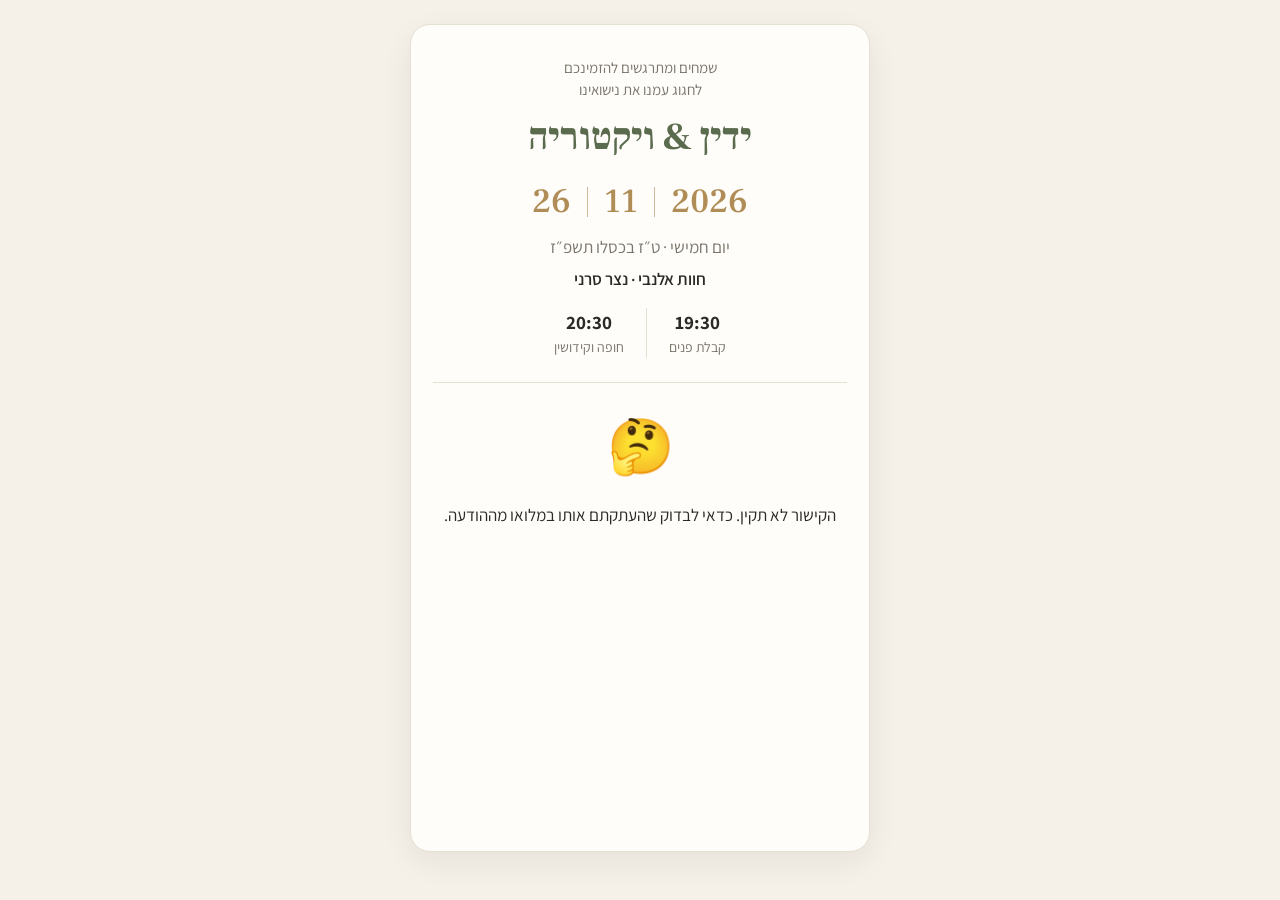
==== index.html @ af58cb0a "Fix emoji in WhatsApp message and shrink preview image for WhatsApp Co-Authored-By: Claude Opus 5.5 " ====
<!doctype html>
<html lang="he" dir="rtl">
<head>
<meta charset="utf-8">
<meta name="viewport" content="width=device-width, initial-scale=1">
<title>החתונה של ידין וויקטוריה</title>
<!-- התצוגה המקדימה שוואטסאפ מציג מעל הקישור -->
<meta property="og:title" content="ידין & ויקטוריה מתחתנים 💍">
<meta property="og:description" content="26.11.2026 · חוות אלנבי, נצר סרני · לחצו לאישור הגעה">
<!-- כתובת מלאה (לא יחסית!) לתמונה. נוצרה מ-tools/og-card.html -->
<meta property="og:image" content="https://zoeykulp.github.io/wedding-rsvp/invite.jpg">
<meta property="og:image:type" content="image/jpeg">
<meta property="og:image:width" content="1200">
<meta property="og:image:height" content="630">
<link rel="preconnect" href="https://fonts.googleapis.com">
<link rel="preconnect" href="https://fonts.gstatic.com" crossorigin>
<link href="https://fonts.googleapis.com/css2?family=Frank+Ruhl+Libre:wght@500;700&family=Assistant:wght@400;600;700&display=swap" rel="stylesheet">
<style>
  :root {
    --bg: #f5f0e8;
    --card: #fffdf9;
    --ink: #2b2a27;
    --muted: #7a756c;
    --line: #e6dfd3;
    --accent: #5b6b4e;
    --accent-ink: #ffffff;
    --accent-soft: #e9ede3;
    --gold: #b08d57;
    --danger: #a14a3b;
  }
  * { box-sizing: border-box; }
  body {
    margin: 0;
    min-height: 100vh;
    background: var(--bg);
    color: var(--ink);
    font: 17px/1.5 'Assistant', system-ui, sans-serif;
    display: flex;
    justify-content: center;
    padding: 24px 16px 48px;
  }
  main {
    width: 100%;
    max-width: 460px;
    background: var(--card);
    border: 1px solid var(--line);
    border-radius: 20px;
    padding: 32px 22px;
    box-shadow: 0 10px 30px rgba(60, 50, 30, .07);
  }
  [hidden] { display: none !important; }

  .invite-img { display: block; width: 100%; border-radius: 12px; margin-bottom: 22px; }
  .hero { text-align: center; padding-bottom: 24px; margin-bottom: 22px; border-bottom: 1px solid var(--line); }
  .eyebrow { margin: 0; color: var(--muted); font-size: 15px; line-height: 1.45; }
  h1 { font-family: 'Frank Ruhl Libre', serif; font-size: 38px; line-height: 1.2; margin: 14px 0 16px; font-weight: 700; color: var(--accent); }
  .date {
    direction: ltr; display: flex; justify-content: center; align-items: center; gap: 16px;
    font-family: 'Frank Ruhl Libre', serif; font-size: 34px; font-weight: 500; color: var(--gold);
    margin-bottom: 8px;
  }
  .date i { width: 1px; height: 30px; background: var(--gold); opacity: .6; }
  .meta { margin: 2px 0; color: var(--muted); }
  .venue { color: var(--ink); font-weight: 600; margin-top: 6px; }
  .times { display: flex; justify-content: center; margin-top: 16px; }
  .times div { display: flex; flex-direction: column; padding: 0 22px; }
  .times div + div { border-right: 1px solid var(--line); }
  .times b { font-size: 19px; }
  .times span { color: var(--muted); font-size: 14px; }
  .greet { font-size: 19px; text-align: center; margin: 0 0 18px; }
  .note { background: var(--accent-soft); border-radius: 10px; padding: 8px 12px; font-size: 15px; text-align: center; margin: -6px 0 18px; }

  .choices { display: grid; gap: 10px; margin-bottom: 22px; }
  .choice {
    font: inherit; font-weight: 600; font-size: 18px;
    padding: 14px; border-radius: 14px; cursor: pointer;
    background: var(--card); color: var(--ink); border: 1.5px solid var(--line);
    transition: border-color .15s, background .15s;
  }
  .choice:hover { border-color: var(--accent); }
  .choice[aria-checked="true"] { background: var(--accent); color: var(--accent-ink); border-color: var(--accent); }

  .field { margin-bottom: 20px; }
  .label { display: block; font-weight: 600; margin-bottom: 8px; }
  .hint { color: var(--muted); font-size: 15px; margin: -4px 0 10px; }
  .row { display: flex; align-items: center; justify-content: space-between; padding: 8px 0; }
  .row + .row { border-top: 1px dashed var(--line); }

  .stepper { display: inline-flex; align-items: center; gap: 4px; }
  .stepper button {
    width: 40px; height: 40px; border-radius: 50%;
    border: 1.5px solid var(--line); background: var(--card); color: var(--ink);
    font-size: 22px; line-height: 1; cursor: pointer;
  }
  .stepper button:disabled { opacity: .35; cursor: default; }
  .stepper output { min-width: 36px; text-align: center; font-size: 20px; font-weight: 700; }

  .check { display: flex; gap: 10px; align-items: center; cursor: pointer; font-weight: 600; }
  .check input { width: 20px; height: 20px; accent-color: var(--accent); }
  textarea {
    width: 100%; font: inherit; padding: 10px 12px; margin-top: 10px;
    border: 1.5px solid var(--line); border-radius: 12px; background: #fff; color: var(--ink);
    resize: vertical; min-height: 70px;
  }
  textarea:focus { outline: none; border-color: var(--accent); }

  .primary {
    width: 100%; font: inherit; font-weight: 700; font-size: 19px;
    padding: 15px; border: 0; border-radius: 14px; cursor: pointer;
    background: var(--accent); color: var(--accent-ink);
  }
  .primary:disabled { opacity: .45; cursor: default; }
  .secondary {
    display: block; width: 100%; text-align: center; text-decoration: none;
    font: inherit; font-weight: 600; padding: 13px; margin-top: 10px;
    border-radius: 14px; border: 1.5px solid var(--line); background: var(--card); color: var(--ink); cursor: pointer;
  }
  .error-msg { color: var(--danger); text-align: center; font-weight: 600; }

  .center { text-align: center; }
  .big-emoji { font-size: 54px; margin: 8px 0; }
  .spinner {
    width: 36px; height: 36px; margin: 40px auto; border-radius: 50%;
    border: 3px solid var(--line); border-top-color: var(--accent);
    animation: spin .8s linear infinite;
  }
  @keyframes spin { to { transform: rotate(360deg); } }
</style>
</head>
<body>
<main>
  <img id="invite-img" class="invite-img" alt="ההזמנה לחתונה" hidden>
  <header class="hero">
    <p class="eyebrow">שמחים ומתרגשים להזמינכם<br>לחגוג עמנו את נישואינו</p>
    <h1 id="couple"></h1>
    <div class="date" id="date"></div>
    <p class="meta" id="date-line"></p>
    <p class="meta venue" id="venue"></p>
    <div class="times" id="times" hidden>
      <div><b id="t-reception"></b><span>קבלת פנים</span></div>
      <div><b id="t-chuppah"></b><span>חופה וקידושין</span></div>
    </div>
  </header>

  <section id="loading" class="center">
    <div class="spinner" aria-label="טוען"></div>
    <p style="color:var(--muted);margin-top:-20px">טוענים את ההזמנה שלכם... 💌<br><small>זה יכול לקחת כמה שניות</small></p>
  </section>

  <section id="error" class="center" hidden>
    <div class="big-emoji">🤔</div>
    <p id="error-text">הקישור לא תקין. כדאי לבדוק שהעתקתם אותו במלואו מההודעה.</p>
  </section>

  <section id="form-view" hidden>
    <p class="greet"><span id="greet-hi">היי!</span> נשמח לדעת אם תגיעו 🤍</p>
    <p class="note" id="prev-note" hidden>כבר אישרתם. אפשר לעדכן את התשובה כאן.</p>

    <div class="choices" role="radiogroup" aria-label="האם תגיעו?">
      <button type="button" class="choice" role="radio" aria-checked="false" data-status="מגיע">כן, נגיע 🎉</button>
      <button type="button" class="choice" role="radio" aria-checked="false" data-status="לא מגיע">לא נוכל להגיע</button>
      <button type="button" class="choice" role="radio" aria-checked="false" data-status="אולי">עוד לא בטוחים</button>
    </div>

    <div id="coming" hidden>
      <div class="field row">
        <span class="label" style="margin:0">כמה תהיו?</span>
        <div class="stepper" data-key="count"></div>
      </div>

      <div class="field">
        <span class="label">העדפות אוכל</span>
        <p class="hint">כמה מכם צריכים מנה מיוחדת? (אם אף אחד, אפשר לדלג)</p>
        <div class="row"><span>צמחוני</span><div class="stepper" data-key="veg"></div></div>
        <div class="row"><span>טבעוני</span><div class="stepper" data-key="vegan"></div></div>
        <div class="row"><span>ללא גלוטן</span><div class="stepper" data-key="gf"></div></div>
      </div>

      <div class="field">
        <label class="check"><input type="checkbox" id="has-allergy"> יש אלרגיה למזון</label>
        <textarea id="allergy" hidden maxlength="300" placeholder="לאיזה מזון? (למשל: אגוזים, שומשום, דגים)"></textarea>
      </div>
    </div>

    <div class="field" id="notes-field" hidden>
      <label class="label" for="notes">רוצים להוסיף משהו? (לא חובה)</label>
      <textarea id="notes" maxlength="500"></textarea>
    </div>

    <p class="error-msg" id="form-error" hidden></p>
    <button type="button" class="primary" id="submit" disabled>שליחה</button>
  </section>

  <section id="done" class="center" hidden>
    <div class="big-emoji" id="done-emoji"></div>
    <h2 id="done-title" style="font-family:'Frank Ruhl Libre',serif;margin:0 0 8px"></h2>
    <p id="done-text" style="color:var(--muted)"></p>
    <a class="secondary" id="waze" target="_blank" rel="noopener" hidden>ניווט עם Waze 🚗</a>
    <button type="button" class="secondary" id="edit">עדכון התשובה</button>
  </section>
</main>

<script>
  // ===================== הגדרות — לערוך כאן =====================
  const CONFIG = {
    // כתובת ה-Web App של Apps Script (נגמרת ב-/exec). כשהשדה ריק, הדף עובד במצב הדגמה.
    API_URL: 'https://script.google.com/macros/s/AKfycby4lBLsoiZYVjXAd-NYE6aGGlSZyExb31CJywgy9NwZ0n9NhZSjGgX4Q7G__cmL5rdeHQ/exec',
    COUPLE: 'ידין & ויקטוריה',
    DATE_PARTS: ['26', '11', '2026'],
    DATE_LINE: 'יום חמישי · ט״ז בכסלו תשפ״ז',
    VENUE_TEXT: 'חוות אלנבי · נצר סרני',
    RECEPTION_TIME: '19:30', // אם השדות ריקים, שורת השעות לא מוצגת
    CHUPPAH_TIME: '20:30',
    INVITE_IMAGE: '',   // אופציונלי: תמונת ההזמנה המעוצבת, למשל 'invite.jpg'
    WAZE_URL: 'https://waze.com/ul?navigate=yes&q=' + encodeURIComponent('חוות אלנבי נצר סרני'),
  };
  // ================================================================

  const $ = s => document.querySelector(s);
  const id = new URLSearchParams(location.search).get('id');
  const demo = !CONFIG.API_URL || id === 'demo';
  const state = { status: '', count: 1, veg: 0, vegan: 0, gf: 0, max: 2 };

  $('#couple').textContent = CONFIG.COUPLE;
  $('#date').innerHTML = CONFIG.DATE_PARTS.map(p => `<span>${p}</span>`).join('<i></i>');
  $('#date-line').textContent = CONFIG.DATE_LINE;
  $('#venue').textContent = CONFIG.VENUE_TEXT;
  if (CONFIG.RECEPTION_TIME || CONFIG.CHUPPAH_TIME) {
    $('#t-reception').textContent = CONFIG.RECEPTION_TIME;
    $('#t-chuppah').textContent = CONFIG.CHUPPAH_TIME;
    $('#times').hidden = false;
  }
  if (CONFIG.INVITE_IMAGE) {
    $('#invite-img').src = CONFIG.INVITE_IMAGE;
    $('#invite-img').hidden = false;
  }

  function show(name) {
    for (const s of ['loading', 'error', 'form-view', 'done']) $('#' + s).hidden = s !== name;
  }

  async function loadGuest() {
    if (demo) return { ok: true, name: 'אורח לדוגמה', max: 4, response: null };
    const res = await fetch(`${CONFIG.API_URL}?id=${encodeURIComponent(id)}`);
    return res.json();
  }

  async function saveResponse(payload) {
    if (demo) {
      console.log('demo submit', payload);
      await new Promise(r => setTimeout(r, 500));
      return { ok: true };
    }
    // Apps Script עונה ל-POST בהפניה (redirect), וחלק מהדפדפנים בטלפון חוסמים את קריאת
    // התשובה למרות שהשמירה הצליחה. לכן no-cors: לא קוראים את התשובה, ורק שגיאת רשת
    // אמיתית (למשל אין אינטרנט) נחשבת כישלון. הבדיקות עצמן נעשות בשרת.
    // keepalive: הבקשה ממשיכה גם אם האורח סוגר את הדף מיד אחרי השליחה.
    await fetch(CONFIG.API_URL, {
      method: 'POST',
      mode: 'no-cors',
      headers: { 'Content-Type': 'text/plain;charset=utf-8' },
      body: JSON.stringify(payload),
      keepalive: true,
    });
    return { ok: true };
  }

  // ---------- steppers ----------
  document.querySelectorAll('.stepper').forEach(el => {
    el.innerHTML = '<button type="button" data-d="1" aria-label="הוספה">+</button><output></output><button type="button" data-d="-1" aria-label="הפחתה">−</button>';
    el.addEventListener('click', e => {
      const d = Number(e.target.dataset.d);
      if (!d) return;
      state[el.dataset.key] += d;
      render();
    });
  });

  function render() {
    // count קודם, כי שאר המונים מוגבלים לפיו
    document.querySelectorAll('.stepper').forEach(el => {
      const k = el.dataset.key;
      const min = k === 'count' ? 1 : 0;
      const max = k === 'count' ? state.max : state.count;
      state[k] = Math.min(Math.max(state[k], min), max);
      el.querySelector('output').textContent = state[k];
      el.querySelector('[data-d="-1"]').disabled = state[k] <= min;
      el.querySelector('[data-d="1"]').disabled = state[k] >= max;
    });
    document.querySelectorAll('.choice').forEach(b =>
      b.setAttribute('aria-checked', String(b.dataset.status === state.status)));
    $('#coming').hidden = state.status !== 'מגיע';
    $('#notes-field').hidden = !state.status;
    $('#allergy').hidden = !$('#has-allergy').checked;
    $('#submit').disabled = !state.status;
  }

  // האורח כבר התחיל למלא, אז לא דורסים לו את הטופס בתשובה קודמת שהגיעה באיחור
  let touched = false;
  document.querySelectorAll('.choice').forEach(b =>
    b.addEventListener('click', () => { touched = true; state.status = b.dataset.status; render(); }));
  $('#has-allergy').addEventListener('change', render);

  function formError(msg) {
    $('#form-error').textContent = msg;
    $('#form-error').hidden = !msg;
  }

  $('#submit').addEventListener('click', async () => {
    const coming = state.status === 'מגיע';
    const hasAllergy = coming && $('#has-allergy').checked;
    const allergy = $('#allergy').value.trim();
    if (hasAllergy && !allergy) return formError('נשמח לדעת לאיזה מזון יש אלרגיה');
    formError('');

    // השרת איטי, אז מראים תודה מיד ושומרים ברקע. אם השמירה נכשלת, חוזרים לטופס.
    showDone();
    try {
      const res = await saveResponse({
        id,
        status: state.status,
        count: coming ? state.count : 0,
        veg: coming ? state.veg : 0,
        vegan: coming ? state.vegan : 0,
        gf: coming ? state.gf : 0,
        allergy: hasAllergy ? allergy : '',
        notes: $('#notes').value.trim(),
      });
      if (!res.ok) throw new Error(res.error);
    } catch (err) {
      console.error(err);
      formError('אופס, התשובה לא נשמרה. נסו לשלוח שוב 🙏');
      show('form-view');
    }
  });

  function showDone() {
    const texts = {
      'מגיע': ['🥂', 'איזה כיף!', 'מחכים לראות אתכם ב-26.11'],
      'לא מגיע': ['🤍', 'תודה שעדכנתם', 'נתגעגע! תודה שהודעתם לנו'],
      'אולי': ['🙏', 'תודה!', 'כשתדעו, אפשר לחזור לאותו קישור ולעדכן'],
    }[state.status];
    [$('#done-emoji').textContent, $('#done-title').textContent, $('#done-text').textContent] = texts;
    $('#waze').hidden = !(state.status === 'מגיע' && CONFIG.WAZE_URL);
    $('#waze').href = CONFIG.WAZE_URL;
    show('done');
  }

  $('#edit').addEventListener('click', () => { $('#prev-note').hidden = true; show('form-view'); });

  // ---------- init ----------
  // הטופס מוצג מיד, ופרטי האורח נטענים ברקע (השרת יכול לקחת כמה שניות)
  (async () => {
    if (!id && !demo) return show('error');
    render();
    show('form-view');
    try {
      const g = await loadGuest();
      if (!g.ok) return show('error');
      const hi = $('#greet-hi');
      hi.textContent = 'היי ';
      hi.appendChild(document.createElement('strong')).textContent = g.name;
      hi.append(',');
      state.max = Number(g.max) || 2;
      const r = g.response;
      if (r && !touched) {
        Object.assign(state, {
          status: r.status,
          count: Number(r.count) || 1,
          veg: Number(r.veg) || 0,
          vegan: Number(r.vegan) || 0,
          gf: Number(r.gf) || 0,
        });
        $('#has-allergy').checked = !!r.allergy;
        $('#allergy').value = r.allergy || '';
        $('#notes').value = r.notes || '';
        $('#prev-note').hidden = false;
      }
      render();
    } catch (err) {
      // לא חוסמים את האורח: אפשר עדיין לשלוח, והשרת יבדוק את המזהה
      console.error(err);
    }
  })();
</script>
</body>
</html>
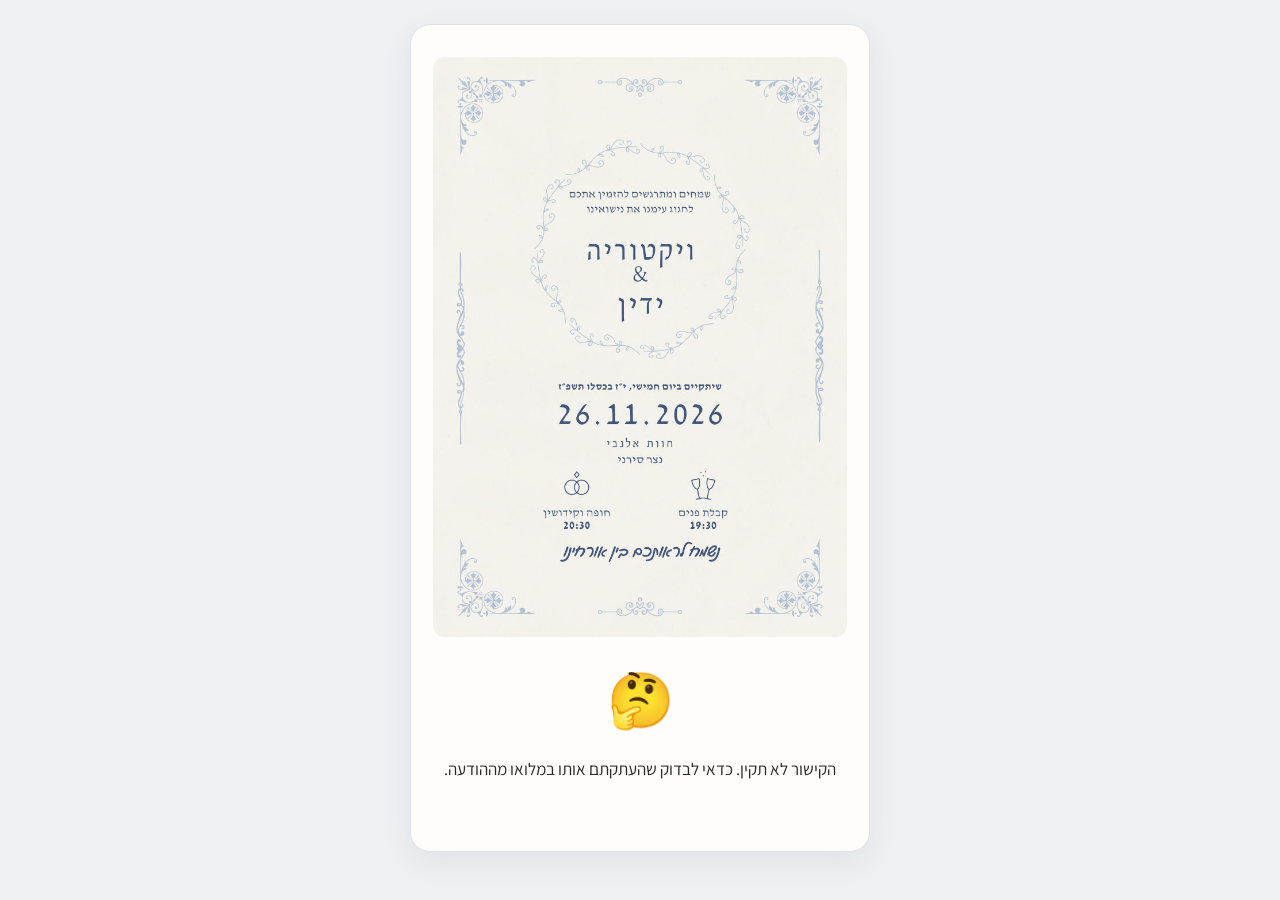
==== commit b36717e1: "Use final invitation design: page image, WhatsApp preview, blue palette, date fix Co-Authored-By: Cl" ====
--- a/index.html
+++ b/index.html
@@ -6,7 +6,7 @@
 <title>החתונה של ידין וויקטוריה</title>
 <!-- התצוגה המקדימה שוואטסאפ מציג מעל הקישור -->
 <meta property="og:title" content="ידין & ויקטוריה מתחתנים 💍">
-<meta property="og:description" content="26.11.2026 · חוות אלנבי, נצר סרני · לחצו לאישור הגעה">
+<meta property="og:description" content="26.11.2026 · חוות אלנבי, נצר סירני · לחצו לאישור הגעה">
 <!-- כתובת מלאה (לא יחסית!) לתמונה. נוצרה מ-tools/og-card.html -->
 <meta property="og:image" content="https://zoeykulp.github.io/wedding-rsvp/invite.jpg">
 <meta property="og:image:type" content="image/jpeg">
@@ -17,15 +17,15 @@
 <link href="https://fonts.googleapis.com/css2?family=Frank+Ruhl+Libre:wght@500;700&family=Assistant:wght@400;600;700&display=swap" rel="stylesheet">
 <style>
   :root {
-    --bg: #f5f0e8;
+    --bg: #eef0f3;
     --card: #fffdf9;
     --ink: #2b2a27;
     --muted: #7a756c;
-    --line: #e6dfd3;
-    --accent: #5b6b4e;
+    --line: #dde2ea;
+    --accent: #42567b;
     --accent-ink: #ffffff;
-    --accent-soft: #e9ede3;
-    --gold: #b08d57;
+    --accent-soft: #e6ebf3;
+    --gold: #8a9cbd;
     --danger: #a14a3b;
   }
   * { box-sizing: border-box; }
@@ -116,6 +116,11 @@
     border-radius: 14px; border: 1.5px solid var(--line); background: var(--card); color: var(--ink); cursor: pointer;
   }
   .error-msg { color: var(--danger); text-align: center; font-weight: 600; }
+
+  .gift { margin: 22px 0 6px; padding-top: 18px; border-top: 1px solid var(--line); }
+  .gift-title { margin: 0 0 12px; font-weight: 600; }
+  .gift-btn { display: block; text-decoration: none; text-align: center; background: var(--gold); }
+  .bit-copy { font-size: 18px; margin-top: 0; }
 
   .center { text-align: center; }
   .big-emoji { font-size: 54px; margin: 8px 0; }
@@ -196,6 +201,16 @@
     <h2 id="done-title" style="font-family:'Frank Ruhl Libre',serif;margin:0 0 8px"></h2>
     <p id="done-text" style="color:var(--muted)"></p>
     <a class="secondary" id="waze" target="_blank" rel="noopener" hidden>ניווט עם Waze 🚗</a>
+
+    <div class="gift" id="gift" hidden>
+      <p class="gift-title" id="gift-title"></p>
+      <a class="primary gift-btn" id="gift-paybox" target="_blank" rel="noopener" hidden>למתנה ב־PayBox 🎁</a>
+      <div id="gift-bit" hidden>
+        <p class="hint" style="margin:0 0 8px">אפשר להעביר בביט למספר</p>
+        <button type="button" class="secondary bit-copy" id="bit-copy"></button>
+      </div>
+    </div>
+
     <button type="button" class="secondary" id="edit">עדכון התשובה</button>
   </section>
 </main>
@@ -207,11 +222,11 @@
     API_URL: 'https://script.google.com/macros/s/AKfycby4lBLsoiZYVjXAd-NYE6aGGlSZyExb31CJywgy9NwZ0n9NhZSjGgX4Q7G__cmL5rdeHQ/exec',
     COUPLE: 'ידין & ויקטוריה',
     DATE_PARTS: ['26', '11', '2026'],
-    DATE_LINE: 'יום חמישי · ט״ז בכסלו תשפ״ז',
-    VENUE_TEXT: 'חוות אלנבי · נצר סרני',
+    DATE_LINE: 'יום חמישי · י״ז בכסלו תשפ״ז',
+    VENUE_TEXT: 'חוות אלנבי · נצר סירני',
     RECEPTION_TIME: '19:30', // אם השדות ריקים, שורת השעות לא מוצגת
     CHUPPAH_TIME: '20:30',
-    INVITE_IMAGE: '',   // אופציונלי: תמונת ההזמנה המעוצבת, למשל 'invite.jpg'
+    INVITE_IMAGE: 'invitation.jpg', // ההזמנה המעוצבת. כשיש תמונה, היא מחליפה את הכותרת הטקסטואלית
     WAZE_URL: 'https://waze.com/ul?navigate=yes&q=' + encodeURIComponent('חוות אלנבי נצר סרני'),
   };
   // ================================================================
@@ -233,6 +248,7 @@
   if (CONFIG.INVITE_IMAGE) {
     $('#invite-img').src = CONFIG.INVITE_IMAGE;
     $('#invite-img').hidden = false;
+    document.querySelector('.hero').hidden = true;
   }
 
   function show(name) {
@@ -240,7 +256,7 @@
   }
 
   async function loadGuest() {
-    if (demo) return { ok: true, name: 'אורח לדוגמה', max: 4, response: null };
+    if (demo) return { ok: true, name: 'אורח לדוגמה', max: 4, response: null, gift: { paybox: 'https://example.com', bit: '050-1234567' } };
     const res = await fetch(`${CONFIG.API_URL}?id=${encodeURIComponent(id)}`);
     return res.json();
   }
@@ -343,8 +359,43 @@
     [$('#done-emoji').textContent, $('#done-title').textContent, $('#done-text').textContent] = texts;
     $('#waze').hidden = !(state.status === 'מגיע' && CONFIG.WAZE_URL);
     $('#waze').href = CONFIG.WAZE_URL;
+    renderGift();
     show('done');
   }
+
+  // פרטי המתנה מגיעים מהשרת יחד עם פרטי האורח, ולא כתובים באתר (הוא ציבורי)
+  let gift = null;
+  function renderGift() {
+    const visible = gift && (state.status === 'מגיע' || state.status === 'לא מגיע');
+    $('#gift').hidden = !visible;
+    if (!visible) return;
+    $('#gift-title').textContent = state.status === 'מגיע'
+      ? 'רוצים לשלוח מתנה מראש? 🎁'
+      : 'רוצים לשלוח מתנה לזוג? 🎁';
+    const paybox = /^https:\/\//.test(gift.paybox || '') ? gift.paybox : '';
+    $('#gift-paybox').hidden = !paybox;
+    $('#gift-paybox').href = paybox || '#';
+    $('#gift-bit').hidden = !gift.bit;
+    const btn = $('#bit-copy');
+    btn.textContent = '';
+    if (gift.bit) {
+      const num = btn.appendChild(document.createElement('bdi'));
+      num.dir = 'ltr';
+      num.textContent = gift.bit;
+      btn.append(' · העתקה 📋');
+    }
+  }
+
+  $('#bit-copy').addEventListener('click', async () => {
+    const btn = $('#bit-copy');
+    try {
+      await navigator.clipboard.writeText(gift.bit.replace(/\D/g, ''));
+      btn.textContent = 'המספר הועתק ✓';
+    } catch (_) {
+      btn.textContent = gift.bit; // אם ההעתקה נחסמה, לפחות שהמספר יהיה גלוי
+    }
+    setTimeout(renderGift, 2000);
+  });
 
   $('#edit').addEventListener('click', () => { $('#prev-note').hidden = true; show('form-view'); });
 
@@ -362,6 +413,8 @@
       hi.appendChild(document.createElement('strong')).textContent = g.name;
       hi.append(',');
       state.max = Number(g.max) || 2;
+      gift = g.gift || null;
+      renderGift(); // למקרה שהאורח כבר שלח לפני שהפרטים הגיעו
       const r = g.response;
       if (r && !touched) {
         Object.assign(state, {
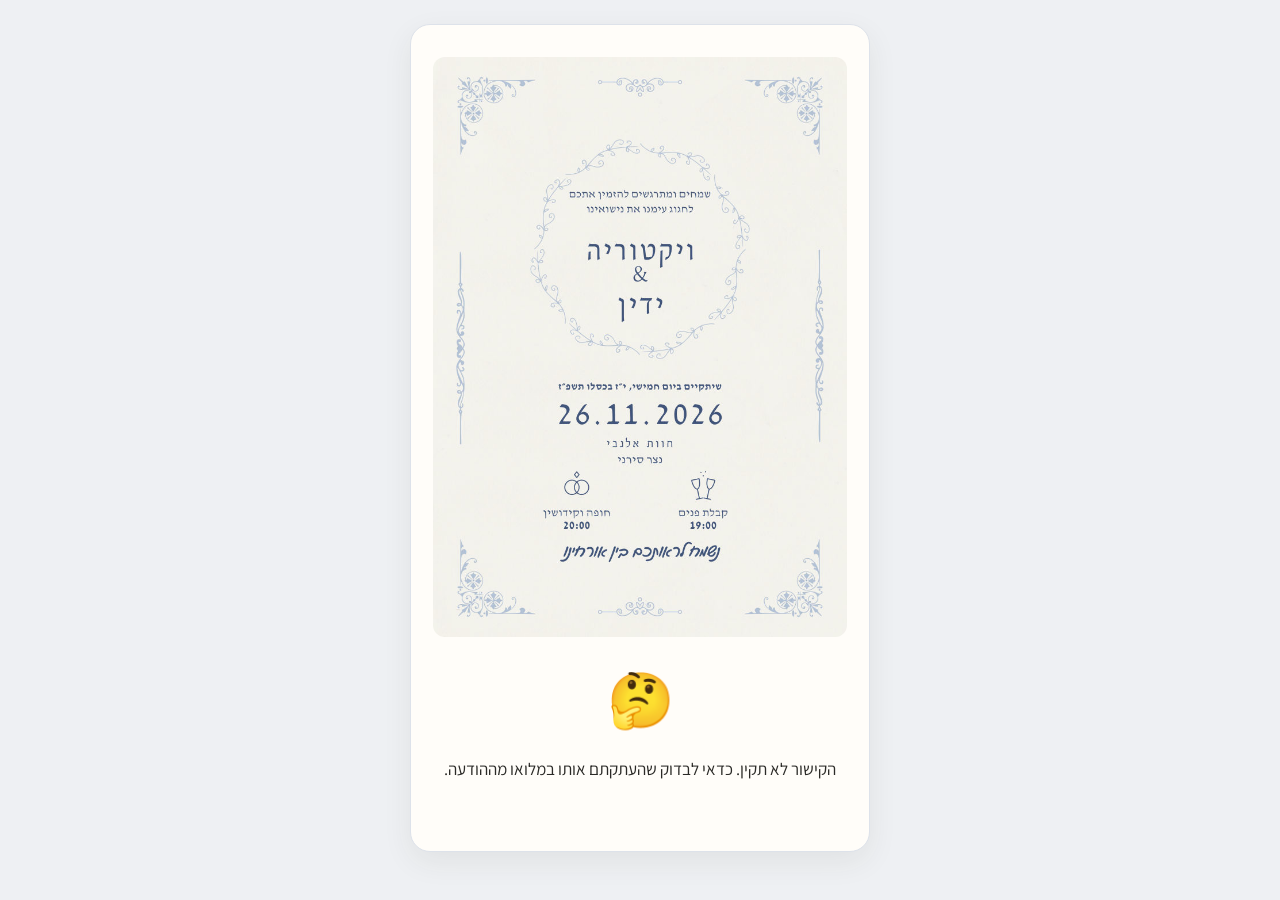
==== commit 02777597: "Gift only in the wedding-day reminder: remove gift button from the site The server no longer sends g" ====
--- a/index.html
+++ b/index.html
@@ -3,11 +3,10 @@
 <head>
 <meta charset="utf-8">
 <meta name="viewport" content="width=device-width, initial-scale=1">
-<title>החתונה של ידין וויקטוריה</title>
-<!-- התצוגה המקדימה שוואטסאפ מציג מעל הקישור -->
-<meta property="og:title" content="ידין & ויקטוריה מתחתנים 💍">
+<title>החתונה של ויקטוריה וידין</title>
+<!-- התצוגה המקדימה שוואטסאפ מציג מעל הקישור. התמונה חייבת כתובת מלאה ולהיות קטנה מ-300KB -->
+<meta property="og:title" content="ויקטוריה &amp; ידין מתחתנים 💍">
 <meta property="og:description" content="26.11.2026 · חוות אלנבי, נצר סירני · לחצו לאישור הגעה">
-<!-- כתובת מלאה (לא יחסית!) לתמונה. נוצרה מ-tools/og-card.html -->
 <meta property="og:image" content="https://zoeykulp.github.io/wedding-rsvp/invite.jpg">
 <meta property="og:image:type" content="image/jpeg">
 <meta property="og:image:width" content="1200">
@@ -15,137 +14,11 @@
 <link rel="preconnect" href="https://fonts.googleapis.com">
 <link rel="preconnect" href="https://fonts.gstatic.com" crossorigin>
 <link href="https://fonts.googleapis.com/css2?family=Frank+Ruhl+Libre:wght@500;700&family=Assistant:wght@400;600;700&display=swap" rel="stylesheet">
-<style>
-  :root {
-    --bg: #eef0f3;
-    --card: #fffdf9;
-    --ink: #2b2a27;
-    --muted: #7a756c;
-    --line: #dde2ea;
-    --accent: #42567b;
-    --accent-ink: #ffffff;
-    --accent-soft: #e6ebf3;
-    --gold: #8a9cbd;
-    --danger: #a14a3b;
-  }
-  * { box-sizing: border-box; }
-  body {
-    margin: 0;
-    min-height: 100vh;
-    background: var(--bg);
-    color: var(--ink);
-    font: 17px/1.5 'Assistant', system-ui, sans-serif;
-    display: flex;
-    justify-content: center;
-    padding: 24px 16px 48px;
-  }
-  main {
-    width: 100%;
-    max-width: 460px;
-    background: var(--card);
-    border: 1px solid var(--line);
-    border-radius: 20px;
-    padding: 32px 22px;
-    box-shadow: 0 10px 30px rgba(60, 50, 30, .07);
-  }
-  [hidden] { display: none !important; }
-
-  .invite-img { display: block; width: 100%; border-radius: 12px; margin-bottom: 22px; }
-  .hero { text-align: center; padding-bottom: 24px; margin-bottom: 22px; border-bottom: 1px solid var(--line); }
-  .eyebrow { margin: 0; color: var(--muted); font-size: 15px; line-height: 1.45; }
-  h1 { font-family: 'Frank Ruhl Libre', serif; font-size: 38px; line-height: 1.2; margin: 14px 0 16px; font-weight: 700; color: var(--accent); }
-  .date {
-    direction: ltr; display: flex; justify-content: center; align-items: center; gap: 16px;
-    font-family: 'Frank Ruhl Libre', serif; font-size: 34px; font-weight: 500; color: var(--gold);
-    margin-bottom: 8px;
-  }
-  .date i { width: 1px; height: 30px; background: var(--gold); opacity: .6; }
-  .meta { margin: 2px 0; color: var(--muted); }
-  .venue { color: var(--ink); font-weight: 600; margin-top: 6px; }
-  .times { display: flex; justify-content: center; margin-top: 16px; }
-  .times div { display: flex; flex-direction: column; padding: 0 22px; }
-  .times div + div { border-right: 1px solid var(--line); }
-  .times b { font-size: 19px; }
-  .times span { color: var(--muted); font-size: 14px; }
-  .greet { font-size: 19px; text-align: center; margin: 0 0 18px; }
-  .note { background: var(--accent-soft); border-radius: 10px; padding: 8px 12px; font-size: 15px; text-align: center; margin: -6px 0 18px; }
-
-  .choices { display: grid; gap: 10px; margin-bottom: 22px; }
-  .choice {
-    font: inherit; font-weight: 600; font-size: 18px;
-    padding: 14px; border-radius: 14px; cursor: pointer;
-    background: var(--card); color: var(--ink); border: 1.5px solid var(--line);
-    transition: border-color .15s, background .15s;
-  }
-  .choice:hover { border-color: var(--accent); }
-  .choice[aria-checked="true"] { background: var(--accent); color: var(--accent-ink); border-color: var(--accent); }
-
-  .field { margin-bottom: 20px; }
-  .label { display: block; font-weight: 600; margin-bottom: 8px; }
-  .hint { color: var(--muted); font-size: 15px; margin: -4px 0 10px; }
-  .row { display: flex; align-items: center; justify-content: space-between; padding: 8px 0; }
-  .row + .row { border-top: 1px dashed var(--line); }
-
-  .stepper { display: inline-flex; align-items: center; gap: 4px; }
-  .stepper button {
-    width: 40px; height: 40px; border-radius: 50%;
-    border: 1.5px solid var(--line); background: var(--card); color: var(--ink);
-    font-size: 22px; line-height: 1; cursor: pointer;
-  }
-  .stepper button:disabled { opacity: .35; cursor: default; }
-  .stepper output { min-width: 36px; text-align: center; font-size: 20px; font-weight: 700; }
-
-  .check { display: flex; gap: 10px; align-items: center; cursor: pointer; font-weight: 600; }
-  .check input { width: 20px; height: 20px; accent-color: var(--accent); }
-  textarea {
-    width: 100%; font: inherit; padding: 10px 12px; margin-top: 10px;
-    border: 1.5px solid var(--line); border-radius: 12px; background: #fff; color: var(--ink);
-    resize: vertical; min-height: 70px;
-  }
-  textarea:focus { outline: none; border-color: var(--accent); }
-
-  .primary {
-    width: 100%; font: inherit; font-weight: 700; font-size: 19px;
-    padding: 15px; border: 0; border-radius: 14px; cursor: pointer;
-    background: var(--accent); color: var(--accent-ink);
-  }
-  .primary:disabled { opacity: .45; cursor: default; }
-  .secondary {
-    display: block; width: 100%; text-align: center; text-decoration: none;
-    font: inherit; font-weight: 600; padding: 13px; margin-top: 10px;
-    border-radius: 14px; border: 1.5px solid var(--line); background: var(--card); color: var(--ink); cursor: pointer;
-  }
-  .error-msg { color: var(--danger); text-align: center; font-weight: 600; }
-
-  .gift { margin: 22px 0 6px; padding-top: 18px; border-top: 1px solid var(--line); }
-  .gift-title { margin: 0 0 12px; font-weight: 600; }
-  .gift-btn { display: block; text-decoration: none; text-align: center; background: var(--gold); }
-  .bit-copy { font-size: 18px; margin-top: 0; }
-
-  .center { text-align: center; }
-  .big-emoji { font-size: 54px; margin: 8px 0; }
-  .spinner {
-    width: 36px; height: 36px; margin: 40px auto; border-radius: 50%;
-    border: 3px solid var(--line); border-top-color: var(--accent);
-    animation: spin .8s linear infinite;
-  }
-  @keyframes spin { to { transform: rotate(360deg); } }
-</style>
+<link rel="stylesheet" href="app.css">
 </head>
 <body>
 <main>
   <img id="invite-img" class="invite-img" alt="ההזמנה לחתונה" hidden>
-  <header class="hero">
-    <p class="eyebrow">שמחים ומתרגשים להזמינכם<br>לחגוג עמנו את נישואינו</p>
-    <h1 id="couple"></h1>
-    <div class="date" id="date"></div>
-    <p class="meta" id="date-line"></p>
-    <p class="meta venue" id="venue"></p>
-    <div class="times" id="times" hidden>
-      <div><b id="t-reception"></b><span>קבלת פנים</span></div>
-      <div><b id="t-chuppah"></b><span>חופה וקידושין</span></div>
-    </div>
-  </header>
 
   <section id="loading" class="center">
     <div class="spinner" aria-label="טוען"></div>
@@ -154,7 +27,7 @@
 
   <section id="error" class="center" hidden>
     <div class="big-emoji">🤔</div>
-    <p id="error-text">הקישור לא תקין. כדאי לבדוק שהעתקתם אותו במלואו מההודעה.</p>
+    <p>הקישור לא תקין. כדאי לבדוק שהעתקתם אותו במלואו מההודעה.</p>
   </section>
 
   <section id="form-view" hidden>
@@ -198,243 +71,33 @@
 
   <section id="done" class="center" hidden>
     <div class="big-emoji" id="done-emoji"></div>
-    <h2 id="done-title" style="font-family:'Frank Ruhl Libre',serif;margin:0 0 8px"></h2>
-    <p id="done-text" style="color:var(--muted)"></p>
+    <h2 class="done-title" id="done-title"></h2>
+    <p class="done-text" id="done-text"></p>
     <a class="secondary" id="waze" target="_blank" rel="noopener" hidden>ניווט עם Waze 🚗</a>
-
-    <div class="gift" id="gift" hidden>
-      <p class="gift-title" id="gift-title"></p>
-      <a class="primary gift-btn" id="gift-paybox" target="_blank" rel="noopener" hidden>למתנה ב־PayBox 🎁</a>
-      <div id="gift-bit" hidden>
-        <p class="hint" style="margin:0 0 8px">אפשר להעביר בביט למספר</p>
-        <button type="button" class="secondary bit-copy" id="bit-copy"></button>
-      </div>
-    </div>
 
     <button type="button" class="secondary" id="edit">עדכון התשובה</button>
   </section>
 </main>
 
 <script>
-  // ===================== הגדרות — לערוך כאן =====================
-  const CONFIG = {
-    // כתובת ה-Web App של Apps Script (נגמרת ב-/exec). כשהשדה ריק, הדף עובד במצב הדגמה.
-    API_URL: 'https://script.google.com/macros/s/AKfycby4lBLsoiZYVjXAd-NYE6aGGlSZyExb31CJywgy9NwZ0n9NhZSjGgX4Q7G__cmL5rdeHQ/exec',
-    COUPLE: 'ידין & ויקטוריה',
-    DATE_PARTS: ['26', '11', '2026'],
-    DATE_LINE: 'יום חמישי · י״ז בכסלו תשפ״ז',
-    VENUE_TEXT: 'חוות אלנבי · נצר סירני',
-    RECEPTION_TIME: '19:30', // אם השדות ריקים, שורת השעות לא מוצגת
-    CHUPPAH_TIME: '20:30',
-    INVITE_IMAGE: 'invitation.jpg', // ההזמנה המעוצבת. כשיש תמונה, היא מחליפה את הכותרת הטקסטואלית
+  window.PAGE = {
+    INVITE_IMAGE: 'invitation.jpg',
     WAZE_URL: 'https://waze.com/ul?navigate=yes&q=' + encodeURIComponent('חוות אלנבי נצר סרני'),
+    T: {
+      hi: 'היי ',
+      demoName: 'אורח לדוגמה',
+      plus: 'הוספה',
+      minus: 'הפחתה',
+      allergyMissing: 'נשמח לדעת לאיזה מזון יש אלרגיה',
+      saveFailed: 'אופס, התשובה לא נשמרה. נסו לשלוח שוב 🙏',
+      done: {
+        'מגיע': ['🥂', 'איזה כיף!', 'מחכים לראות אתכם ב-26.11'],
+        'לא מגיע': ['🤍', 'תודה שעדכנתם', 'נתגעגע! תודה שהודעתם לנו'],
+        'אולי': ['🙏', 'תודה!', 'כשתדעו, אפשר לחזור לאותו קישור ולעדכן'],
+      },
+    },
   };
-  // ================================================================
-
-  const $ = s => document.querySelector(s);
-  const id = new URLSearchParams(location.search).get('id');
-  const demo = !CONFIG.API_URL || id === 'demo';
-  const state = { status: '', count: 1, veg: 0, vegan: 0, gf: 0, max: 2 };
-
-  $('#couple').textContent = CONFIG.COUPLE;
-  $('#date').innerHTML = CONFIG.DATE_PARTS.map(p => `<span>${p}</span>`).join('<i></i>');
-  $('#date-line').textContent = CONFIG.DATE_LINE;
-  $('#venue').textContent = CONFIG.VENUE_TEXT;
-  if (CONFIG.RECEPTION_TIME || CONFIG.CHUPPAH_TIME) {
-    $('#t-reception').textContent = CONFIG.RECEPTION_TIME;
-    $('#t-chuppah').textContent = CONFIG.CHUPPAH_TIME;
-    $('#times').hidden = false;
-  }
-  if (CONFIG.INVITE_IMAGE) {
-    $('#invite-img').src = CONFIG.INVITE_IMAGE;
-    $('#invite-img').hidden = false;
-    document.querySelector('.hero').hidden = true;
-  }
-
-  function show(name) {
-    for (const s of ['loading', 'error', 'form-view', 'done']) $('#' + s).hidden = s !== name;
-  }
-
-  async function loadGuest() {
-    if (demo) return { ok: true, name: 'אורח לדוגמה', max: 4, response: null, gift: { paybox: 'https://example.com', bit: '050-1234567' } };
-    const res = await fetch(`${CONFIG.API_URL}?id=${encodeURIComponent(id)}`);
-    return res.json();
-  }
-
-  async function saveResponse(payload) {
-    if (demo) {
-      console.log('demo submit', payload);
-      await new Promise(r => setTimeout(r, 500));
-      return { ok: true };
-    }
-    // Apps Script עונה ל-POST בהפניה (redirect), וחלק מהדפדפנים בטלפון חוסמים את קריאת
-    // התשובה למרות שהשמירה הצליחה. לכן no-cors: לא קוראים את התשובה, ורק שגיאת רשת
-    // אמיתית (למשל אין אינטרנט) נחשבת כישלון. הבדיקות עצמן נעשות בשרת.
-    // keepalive: הבקשה ממשיכה גם אם האורח סוגר את הדף מיד אחרי השליחה.
-    await fetch(CONFIG.API_URL, {
-      method: 'POST',
-      mode: 'no-cors',
-      headers: { 'Content-Type': 'text/plain;charset=utf-8' },
-      body: JSON.stringify(payload),
-      keepalive: true,
-    });
-    return { ok: true };
-  }
-
-  // ---------- steppers ----------
-  document.querySelectorAll('.stepper').forEach(el => {
-    el.innerHTML = '<button type="button" data-d="1" aria-label="הוספה">+</button><output></output><button type="button" data-d="-1" aria-label="הפחתה">−</button>';
-    el.addEventListener('click', e => {
-      const d = Number(e.target.dataset.d);
-      if (!d) return;
-      state[el.dataset.key] += d;
-      render();
-    });
-  });
-
-  function render() {
-    // count קודם, כי שאר המונים מוגבלים לפיו
-    document.querySelectorAll('.stepper').forEach(el => {
-      const k = el.dataset.key;
-      const min = k === 'count' ? 1 : 0;
-      const max = k === 'count' ? state.max : state.count;
-      state[k] = Math.min(Math.max(state[k], min), max);
-      el.querySelector('output').textContent = state[k];
-      el.querySelector('[data-d="-1"]').disabled = state[k] <= min;
-      el.querySelector('[data-d="1"]').disabled = state[k] >= max;
-    });
-    document.querySelectorAll('.choice').forEach(b =>
-      b.setAttribute('aria-checked', String(b.dataset.status === state.status)));
-    $('#coming').hidden = state.status !== 'מגיע';
-    $('#notes-field').hidden = !state.status;
-    $('#allergy').hidden = !$('#has-allergy').checked;
-    $('#submit').disabled = !state.status;
-  }
-
-  // האורח כבר התחיל למלא, אז לא דורסים לו את הטופס בתשובה קודמת שהגיעה באיחור
-  let touched = false;
-  document.querySelectorAll('.choice').forEach(b =>
-    b.addEventListener('click', () => { touched = true; state.status = b.dataset.status; render(); }));
-  $('#has-allergy').addEventListener('change', render);
-
-  function formError(msg) {
-    $('#form-error').textContent = msg;
-    $('#form-error').hidden = !msg;
-  }
-
-  $('#submit').addEventListener('click', async () => {
-    const coming = state.status === 'מגיע';
-    const hasAllergy = coming && $('#has-allergy').checked;
-    const allergy = $('#allergy').value.trim();
-    if (hasAllergy && !allergy) return formError('נשמח לדעת לאיזה מזון יש אלרגיה');
-    formError('');
-
-    // השרת איטי, אז מראים תודה מיד ושומרים ברקע. אם השמירה נכשלת, חוזרים לטופס.
-    showDone();
-    try {
-      const res = await saveResponse({
-        id,
-        status: state.status,
-        count: coming ? state.count : 0,
-        veg: coming ? state.veg : 0,
-        vegan: coming ? state.vegan : 0,
-        gf: coming ? state.gf : 0,
-        allergy: hasAllergy ? allergy : '',
-        notes: $('#notes').value.trim(),
-      });
-      if (!res.ok) throw new Error(res.error);
-    } catch (err) {
-      console.error(err);
-      formError('אופס, התשובה לא נשמרה. נסו לשלוח שוב 🙏');
-      show('form-view');
-    }
-  });
-
-  function showDone() {
-    const texts = {
-      'מגיע': ['🥂', 'איזה כיף!', 'מחכים לראות אתכם ב-26.11'],
-      'לא מגיע': ['🤍', 'תודה שעדכנתם', 'נתגעגע! תודה שהודעתם לנו'],
-      'אולי': ['🙏', 'תודה!', 'כשתדעו, אפשר לחזור לאותו קישור ולעדכן'],
-    }[state.status];
-    [$('#done-emoji').textContent, $('#done-title').textContent, $('#done-text').textContent] = texts;
-    $('#waze').hidden = !(state.status === 'מגיע' && CONFIG.WAZE_URL);
-    $('#waze').href = CONFIG.WAZE_URL;
-    renderGift();
-    show('done');
-  }
-
-  // פרטי המתנה מגיעים מהשרת יחד עם פרטי האורח, ולא כתובים באתר (הוא ציבורי)
-  let gift = null;
-  function renderGift() {
-    const visible = gift && (state.status === 'מגיע' || state.status === 'לא מגיע');
-    $('#gift').hidden = !visible;
-    if (!visible) return;
-    $('#gift-title').textContent = state.status === 'מגיע'
-      ? 'רוצים לשלוח מתנה מראש? 🎁'
-      : 'רוצים לשלוח מתנה לזוג? 🎁';
-    const paybox = /^https:\/\//.test(gift.paybox || '') ? gift.paybox : '';
-    $('#gift-paybox').hidden = !paybox;
-    $('#gift-paybox').href = paybox || '#';
-    $('#gift-bit').hidden = !gift.bit;
-    const btn = $('#bit-copy');
-    btn.textContent = '';
-    if (gift.bit) {
-      const num = btn.appendChild(document.createElement('bdi'));
-      num.dir = 'ltr';
-      num.textContent = gift.bit;
-      btn.append(' · העתקה 📋');
-    }
-  }
-
-  $('#bit-copy').addEventListener('click', async () => {
-    const btn = $('#bit-copy');
-    try {
-      await navigator.clipboard.writeText(gift.bit.replace(/\D/g, ''));
-      btn.textContent = 'המספר הועתק ✓';
-    } catch (_) {
-      btn.textContent = gift.bit; // אם ההעתקה נחסמה, לפחות שהמספר יהיה גלוי
-    }
-    setTimeout(renderGift, 2000);
-  });
-
-  $('#edit').addEventListener('click', () => { $('#prev-note').hidden = true; show('form-view'); });
-
-  // ---------- init ----------
-  // הטופס מוצג מיד, ופרטי האורח נטענים ברקע (השרת יכול לקחת כמה שניות)
-  (async () => {
-    if (!id && !demo) return show('error');
-    render();
-    show('form-view');
-    try {
-      const g = await loadGuest();
-      if (!g.ok) return show('error');
-      const hi = $('#greet-hi');
-      hi.textContent = 'היי ';
-      hi.appendChild(document.createElement('strong')).textContent = g.name;
-      hi.append(',');
-      state.max = Number(g.max) || 2;
-      gift = g.gift || null;
-      renderGift(); // למקרה שהאורח כבר שלח לפני שהפרטים הגיעו
-      const r = g.response;
-      if (r && !touched) {
-        Object.assign(state, {
-          status: r.status,
-          count: Number(r.count) || 1,
-          veg: Number(r.veg) || 0,
-          vegan: Number(r.vegan) || 0,
-          gf: Number(r.gf) || 0,
-        });
-        $('#has-allergy').checked = !!r.allergy;
-        $('#allergy').value = r.allergy || '';
-        $('#notes').value = r.notes || '';
-        $('#prev-note').hidden = false;
-      }
-      render();
-    } catch (err) {
-      // לא חוסמים את האורח: אפשר עדיין לשלוח, והשרת יבדוק את המזהה
-      console.error(err);
-    }
-  })();
 </script>
+<script src="app.js"></script>
 </body>
 </html>
--- a/app.css
+++ b/app.css
@@ -0,0 +1,97 @@
+/* משותף לדף העברי (index.html) ולדף האנגלי (en/index.html) */
+:root {
+  --bg: #eef0f3;
+  --card: #fffdf9;
+  --ink: #2b2a27;
+  --muted: #7a756c;
+  --line: #dde2ea;
+  --accent: #42567b;
+  --accent-ink: #ffffff;
+  --accent-soft: #e6ebf3;
+  --gold: #8a9cbd;
+  --danger: #a14a3b;
+}
+* { box-sizing: border-box; }
+body {
+  margin: 0;
+  min-height: 100vh;
+  background: var(--bg);
+  color: var(--ink);
+  font: 17px/1.5 'Assistant', system-ui, sans-serif;
+  display: flex;
+  justify-content: center;
+  padding: 24px 16px 48px;
+}
+main {
+  width: 100%;
+  max-width: 460px;
+  background: var(--card);
+  border: 1px solid var(--line);
+  border-radius: 20px;
+  padding: 32px 22px;
+  box-shadow: 0 10px 30px rgba(60, 50, 30, .07);
+}
+[hidden] { display: none !important; }
+
+.invite-img { display: block; width: 100%; border-radius: 12px; margin-bottom: 22px; }
+.greet { font-size: 19px; text-align: center; margin: 0 0 18px; }
+.note { background: var(--accent-soft); border-radius: 10px; padding: 8px 12px; font-size: 15px; text-align: center; margin: -6px 0 18px; }
+
+.choices { display: grid; gap: 10px; margin-bottom: 22px; }
+.choice {
+  font: inherit; font-weight: 600; font-size: 18px;
+  padding: 14px; border-radius: 14px; cursor: pointer;
+  background: var(--card); color: var(--ink); border: 1.5px solid var(--line);
+  transition: border-color .15s, background .15s;
+}
+.choice:hover { border-color: var(--accent); }
+.choice[aria-checked="true"] { background: var(--accent); color: var(--accent-ink); border-color: var(--accent); }
+
+.field { margin-bottom: 20px; }
+.label { display: block; font-weight: 600; margin-bottom: 8px; }
+.hint { color: var(--muted); font-size: 15px; margin: -4px 0 10px; }
+.row { display: flex; align-items: center; justify-content: space-between; padding: 8px 0; }
+.row + .row { border-top: 1px dashed var(--line); }
+
+.stepper { display: inline-flex; align-items: center; gap: 4px; }
+[dir="ltr"] .stepper { flex-direction: row-reverse; } /* באנגלית: − 1 + */
+.stepper button {
+  width: 40px; height: 40px; border-radius: 50%;
+  border: 1.5px solid var(--line); background: var(--card); color: var(--ink);
+  font-size: 22px; line-height: 1; cursor: pointer;
+}
+.stepper button:disabled { opacity: .35; cursor: default; }
+.stepper output { min-width: 36px; text-align: center; font-size: 20px; font-weight: 700; }
+
+.check { display: flex; gap: 10px; align-items: center; cursor: pointer; font-weight: 600; }
+.check input { width: 20px; height: 20px; accent-color: var(--accent); }
+textarea {
+  width: 100%; font: inherit; padding: 10px 12px; margin-top: 10px;
+  border: 1.5px solid var(--line); border-radius: 12px; background: #fff; color: var(--ink);
+  resize: vertical; min-height: 70px;
+}
+textarea:focus { outline: none; border-color: var(--accent); }
+
+.primary {
+  width: 100%; font: inherit; font-weight: 700; font-size: 19px;
+  padding: 15px; border: 0; border-radius: 14px; cursor: pointer;
+  background: var(--accent); color: var(--accent-ink);
+}
+.primary:disabled { opacity: .45; cursor: default; }
+.secondary {
+  display: block; width: 100%; text-align: center; text-decoration: none;
+  font: inherit; font-weight: 600; padding: 13px; margin-top: 10px;
+  border-radius: 14px; border: 1.5px solid var(--line); background: var(--card); color: var(--ink); cursor: pointer;
+}
+.error-msg { color: var(--danger); text-align: center; font-weight: 600; }
+
+.center { text-align: center; }
+.big-emoji { font-size: 54px; margin: 8px 0; }
+.done-title { font-family: 'Frank Ruhl Libre', serif; margin: 0 0 8px; }
+.done-text { color: var(--muted); }
+.spinner {
+  width: 36px; height: 36px; margin: 40px auto; border-radius: 50%;
+  border: 3px solid var(--line); border-top-color: var(--accent);
+  animation: spin .8s linear infinite;
+}
+@keyframes spin { to { transform: rotate(360deg); } }
